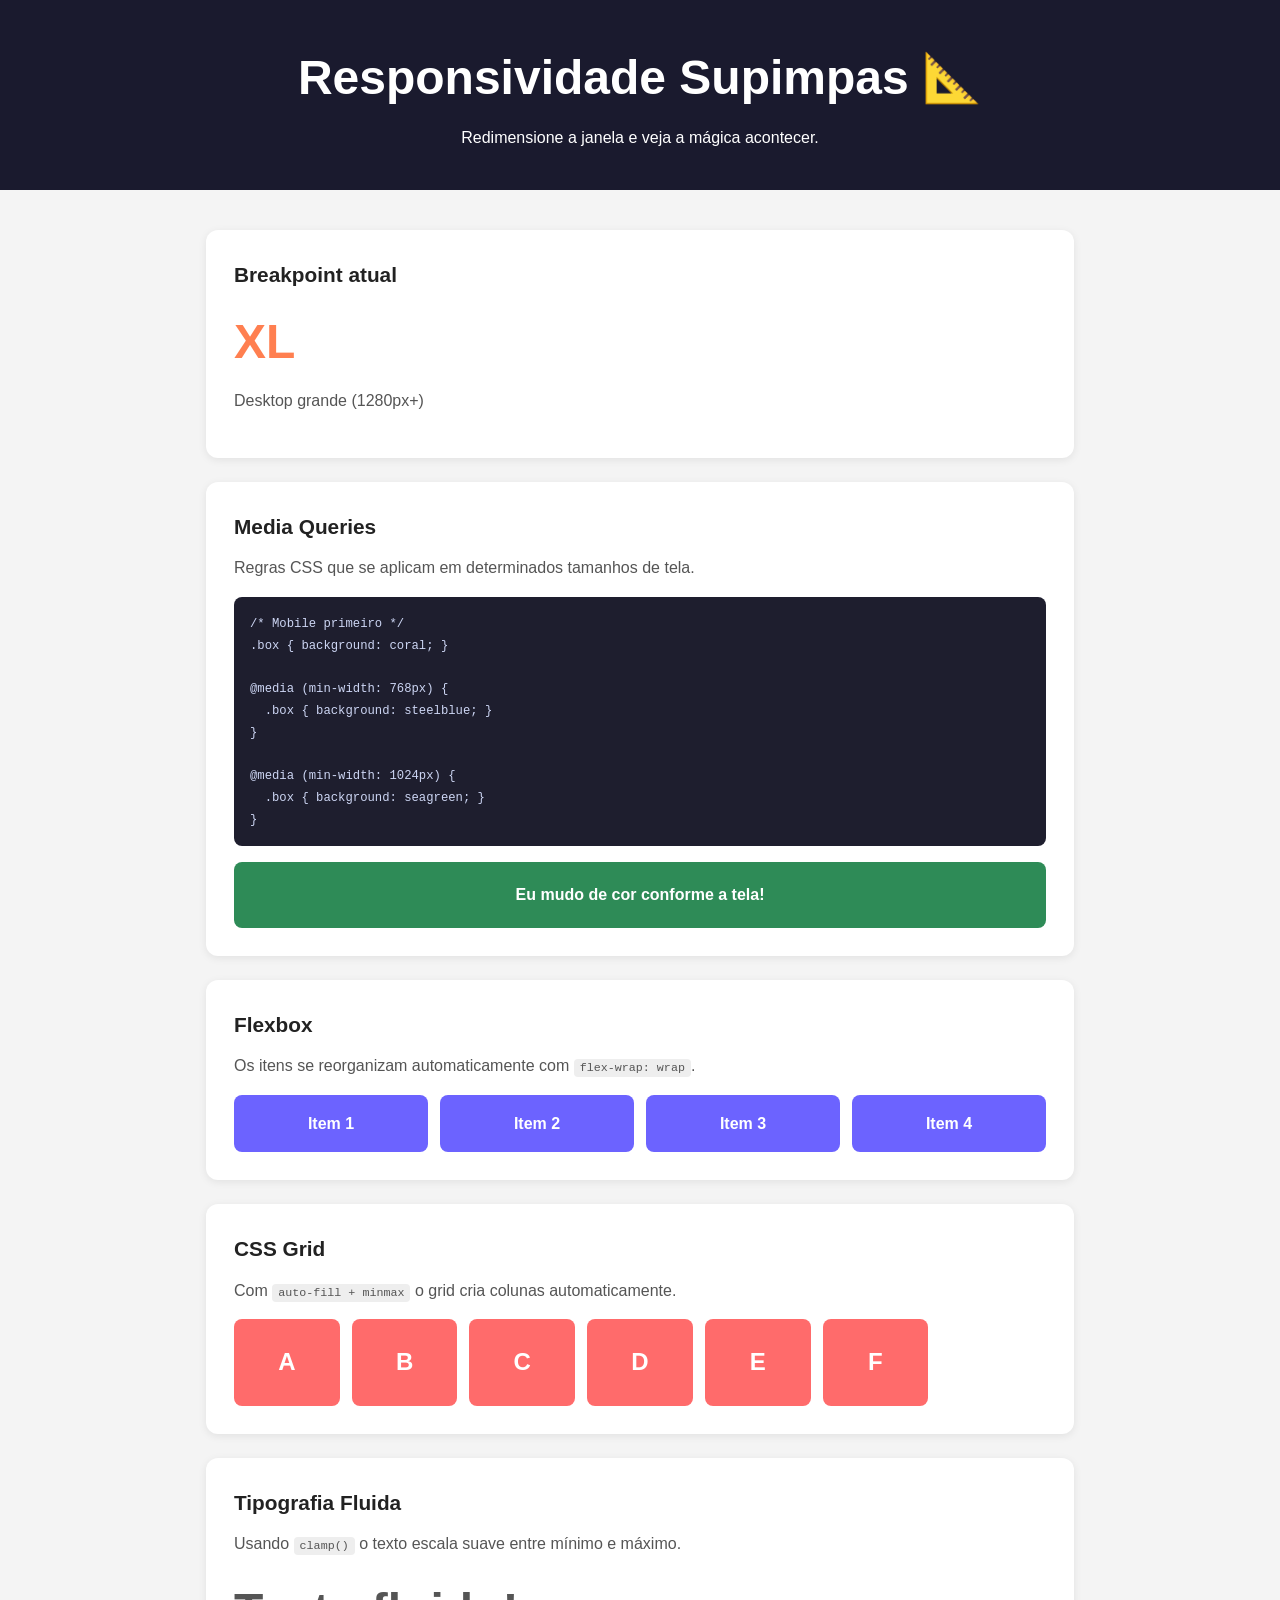
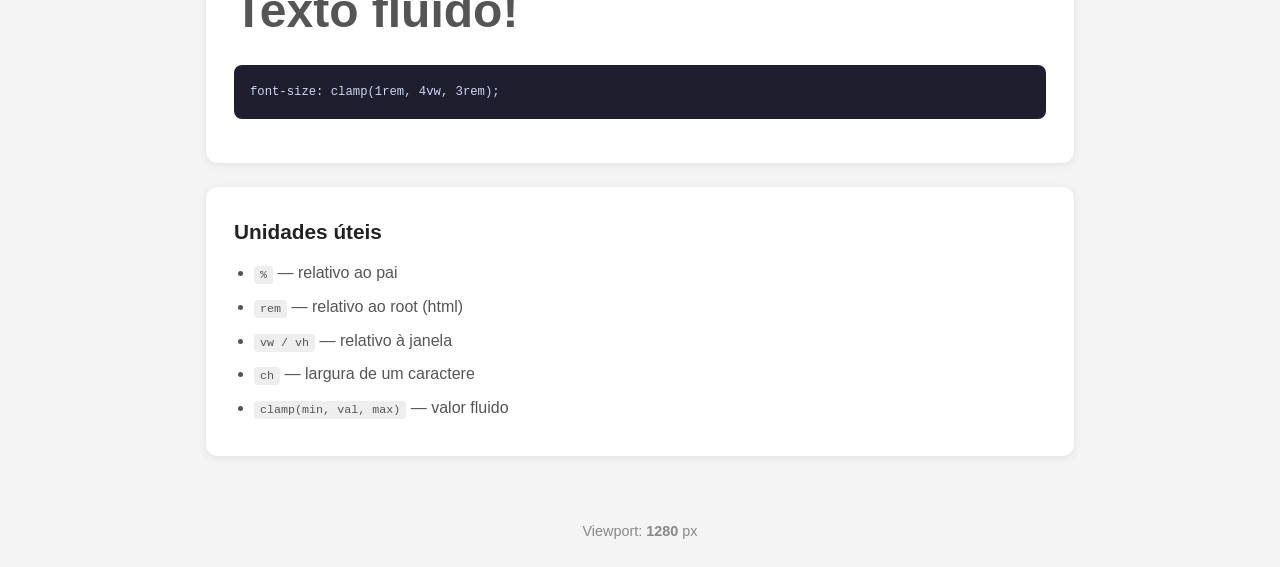
==== responsividade/index.html @ 1dee2a96 "respondivi" ====
<!DOCTYPE html>
<html lang="pt-BR">
<head>
  <meta charset="UTF-8">
  <meta name="viewport" content="width=device-width, initial-scale=1.0">
  <title>Responsividade Supimpas</title>
  <link rel="stylesheet" href="style.css">
</head>
<body>

  <header>
    <h1>Responsividade Supimpas 📐</h1>
    <p>Redimensione a janela e veja a mágica acontecer.</p>
  </header>

  <main>

    <!-- BREAKPOINT ATUAL -->
    <section class="card">
      <h2>Breakpoint atual</h2>
      <div class="breakpoint-label" id="bpLabel">—</div>
      <p id="bpDesc">Redimensione a janela para ver.</p>
    </section>

    <!-- MEDIA QUERIES -->
    <section class="card">
      <h2>Media Queries</h2>
      <p>Regras CSS que se aplicam em determinados tamanhos de tela.</p>
      <pre><code>/* Mobile primeiro */
.box { background: coral; }

@media (min-width: 768px) {
  .box { background: steelblue; }
}

@media (min-width: 1024px) {
  .box { background: seagreen; }
}</code></pre>
      <div class="mq-box">Eu mudo de cor conforme a tela!</div>
    </section>

    <!-- FLEXBOX -->
    <section class="card">
      <h2>Flexbox</h2>
      <p>Os itens se reorganizam automaticamente com <code>flex-wrap: wrap</code>.</p>
      <div class="flex-demo">
        <div class="flex-item">Item 1</div>
        <div class="flex-item">Item 2</div>
        <div class="flex-item">Item 3</div>
        <div class="flex-item">Item 4</div>
      </div>
    </section>

    <!-- GRID -->
    <section class="card">
      <h2>CSS Grid</h2>
      <p>Com <code>auto-fill + minmax</code> o grid cria colunas automaticamente.</p>
      <div class="grid-demo">
        <div class="grid-item">A</div>
        <div class="grid-item">B</div>
        <div class="grid-item">C</div>
        <div class="grid-item">D</div>
        <div class="grid-item">E</div>
        <div class="grid-item">F</div>
      </div>
    </section>

    <!-- TIPOGRAFIA FLUIDA -->
    <section class="card">
      <h2>Tipografia Fluida</h2>
      <p>Usando <code>clamp()</code> o texto escala suave entre mínimo e máximo.</p>
      <p class="fluid-text">Texto fluido!</p>
      <pre><code>font-size: clamp(1rem, 4vw, 3rem);</code></pre>
    </section>

    <!-- UNIDADES -->
    <section class="card">
      <h2>Unidades úteis</h2>
      <ul>
        <li><code>%</code> — relativo ao pai</li>
        <li><code>rem</code> — relativo ao root (html)</li>
        <li><code>vw / vh</code> — relativo à janela</li>
        <li><code>ch</code> — largura de um caractere</li>
        <li><code>clamp(min, val, max)</code> — valor fluido</li>
      </ul>
    </section>

  </main>

  <footer>
    <p>Viewport: <strong id="vpSize">—</strong> px</p>
  </footer>

  <script src="app.js"></script>
</body>
</html>
---- responsividade/style.css ----
* {
  box-sizing: border-box;
  margin: 0;
  padding: 0;
}

body {
  font-family: sans-serif;
  background: #f4f4f4;
  color: #222;
  line-height: 1.6;
}

/* HEADER */
header {
  background: #1a1a2e;
  color: white;
  padding: 40px 24px;
  text-align: center;
}

header h1 {
  font-size: clamp(1.5rem, 5vw, 3rem);
  margin-bottom: 8px;
}

/* MAIN */
main {
  max-width: 900px;
  margin: 40px auto;
  padding: 0 16px;
  display: grid;
  gap: 24px;
}

/* CARDS */
.card {
  background: white;
  border-radius: 12px;
  padding: 28px;
  box-shadow: 0 2px 8px rgba(0,0,0,0.08);
}

.card h2 {
  margin-bottom: 12px;
  font-size: 1.3rem;
}

.card p {
  color: #555;
  margin-bottom: 16px;
}

.card ul {
  padding-left: 20px;
  color: #555;
}

.card li {
  margin-bottom: 8px;
}

/* CODE */
pre {
  background: #1e1e2e;
  color: #cdd6f4;
  padding: 16px;
  border-radius: 8px;
  font-size: 0.85rem;
  overflow-x: auto;
  margin-bottom: 16px;
}

code {
  background: #eee;
  padding: 2px 6px;
  border-radius: 4px;
  font-size: 0.9em;
}

pre code {
  background: none;
  padding: 0;
}

/* BREAKPOINT LABEL */
.breakpoint-label {
  font-size: 3rem;
  font-weight: bold;
  color: coral;
  margin: 8px 0;
}

/* MQ BOX - muda de cor com media query */
.mq-box {
  padding: 20px;
  border-radius: 8px;
  text-align: center;
  font-weight: bold;
  color: white;
  background: coral;
}

@media (min-width: 768px) {
  .mq-box { background: steelblue; }
}

@media (min-width: 1024px) {
  .mq-box { background: seagreen; }
}

/* FLEXBOX DEMO */
.flex-demo {
  display: flex;
  flex-wrap: wrap;
  gap: 12px;
}

.flex-item {
  background: #6c63ff;
  color: white;
  padding: 16px 24px;
  border-radius: 8px;
  flex: 1 1 120px;
  text-align: center;
  font-weight: bold;
}

/* GRID DEMO */
.grid-demo {
  display: grid;
  grid-template-columns: repeat(auto-fill, minmax(100px, 1fr));
  gap: 12px;
}

.grid-item {
  background: #ff6b6b;
  color: white;
  padding: 24px;
  border-radius: 8px;
  text-align: center;
  font-size: 1.5rem;
  font-weight: bold;
}

/* TIPOGRAFIA FLUIDA */
.fluid-text {
  font-size: clamp(1rem, 4vw, 3rem);
  font-weight: bold;
  color: #1a1a2e;
  margin-bottom: 12px;
}

/* FOOTER */
footer {
  text-align: center;
  padding: 24px;
  color: #888;
  font-size: 0.9rem;
}
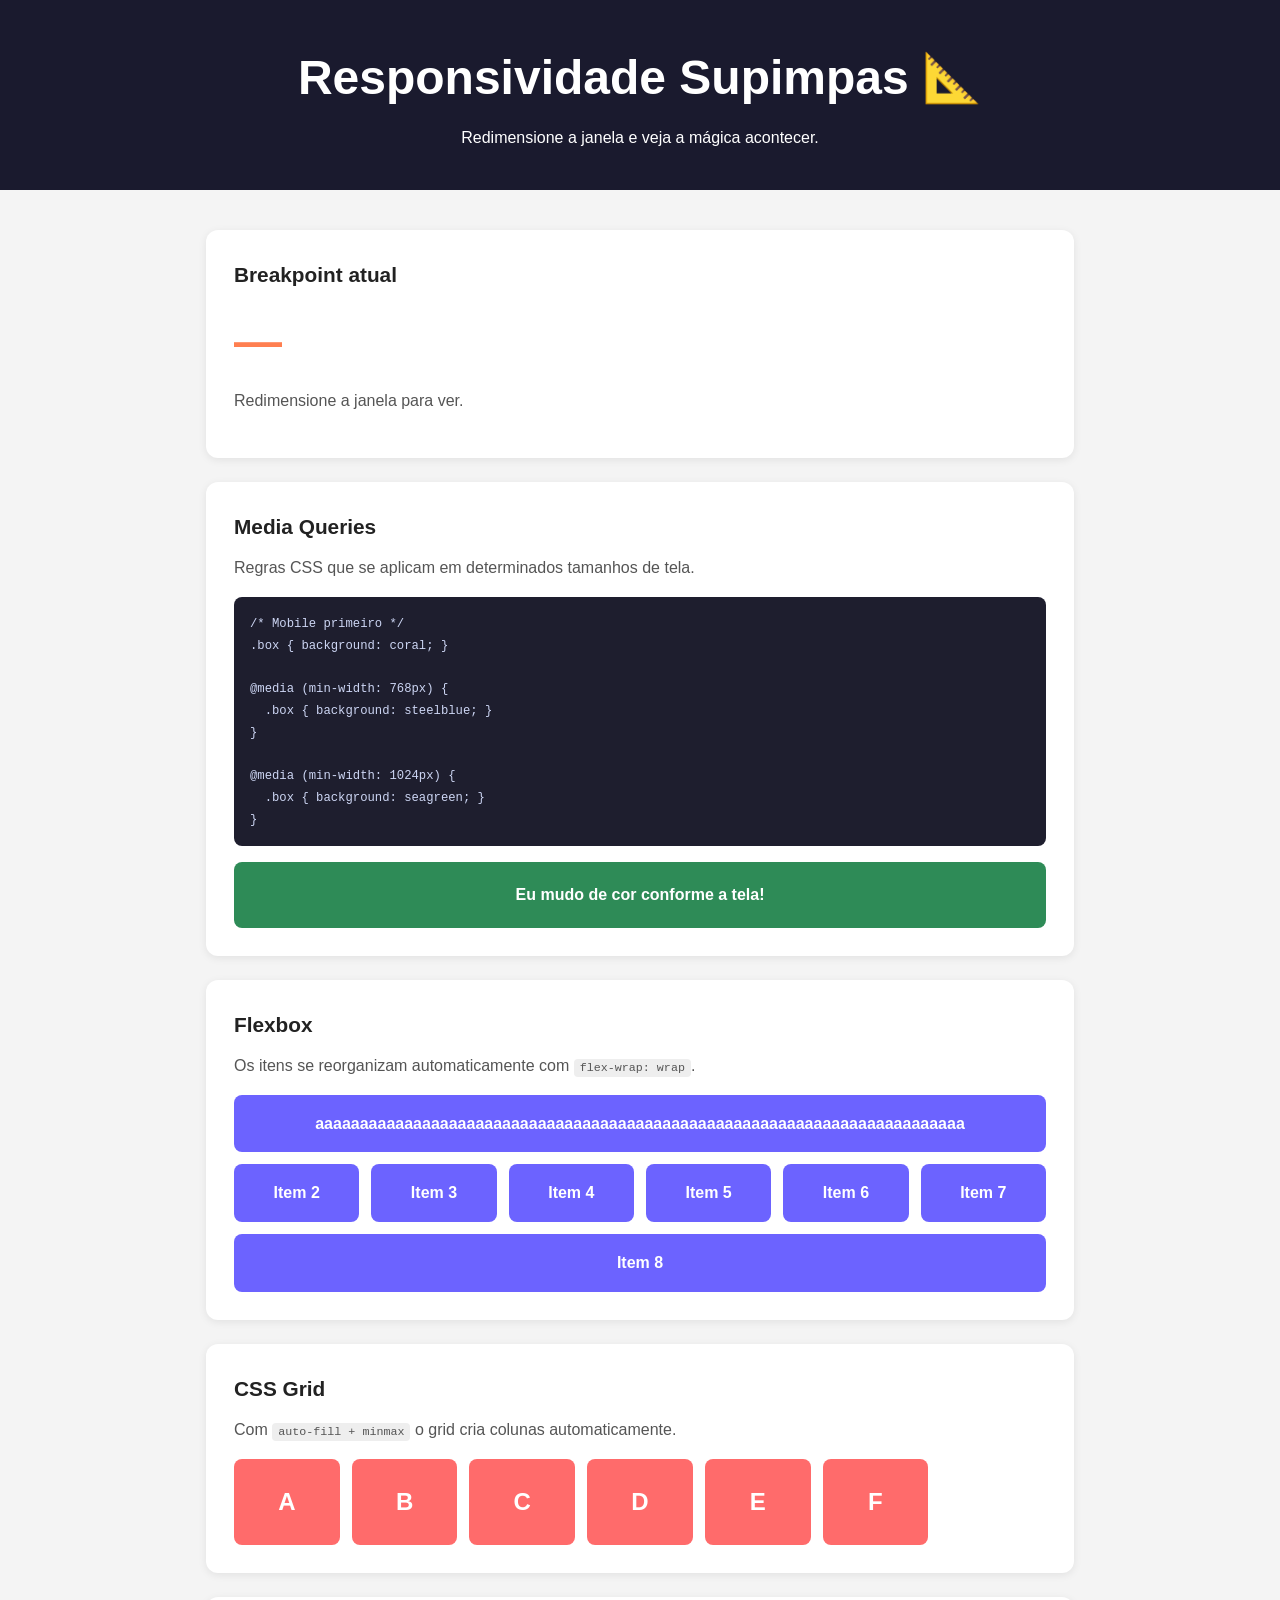
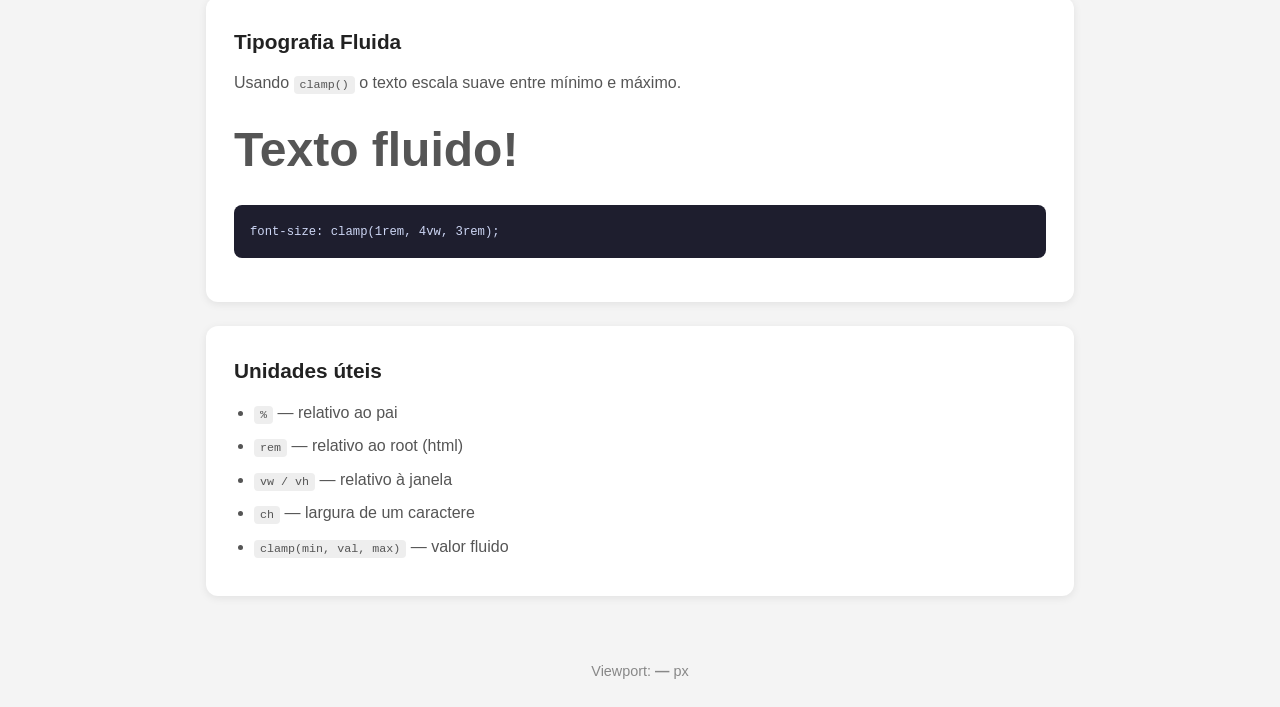
==== commit 3f86d56c: "commit4" ====
--- a/responsividade/index.html
+++ b/responsividade/index.html
@@ -44,10 +44,14 @@
       <h2>Flexbox</h2>
       <p>Os itens se reorganizam automaticamente com <code>flex-wrap: wrap</code>.</p>
       <div class="flex-demo">
-        <div class="flex-item">Item 1</div>
+        <div class="flex-item">aaaaaaaaaaaaaaaaaaaaaaaaaaaaaaaaaaaaaaaaaaaaaaaaaaaaaaaaaaaaaaaaaaaaaaaaa</div>
         <div class="flex-item">Item 2</div>
         <div class="flex-item">Item 3</div>
         <div class="flex-item">Item 4</div>
+         <div class="flex-item">Item 5</div>
+        <div class="flex-item">Item 6</div>
+        <div class="flex-item">Item 7</div>
+        <div class="flex-item">Item 8</div>
       </div>
     </section>
 
--- a/responsividade/style.css
+++ b/responsividade/style.css
@@ -124,6 +124,8 @@
   flex: 1 1 120px;
   text-align: center;
   font-weight: bold;
+  
+  
 }
 
 /* GRID DEMO */
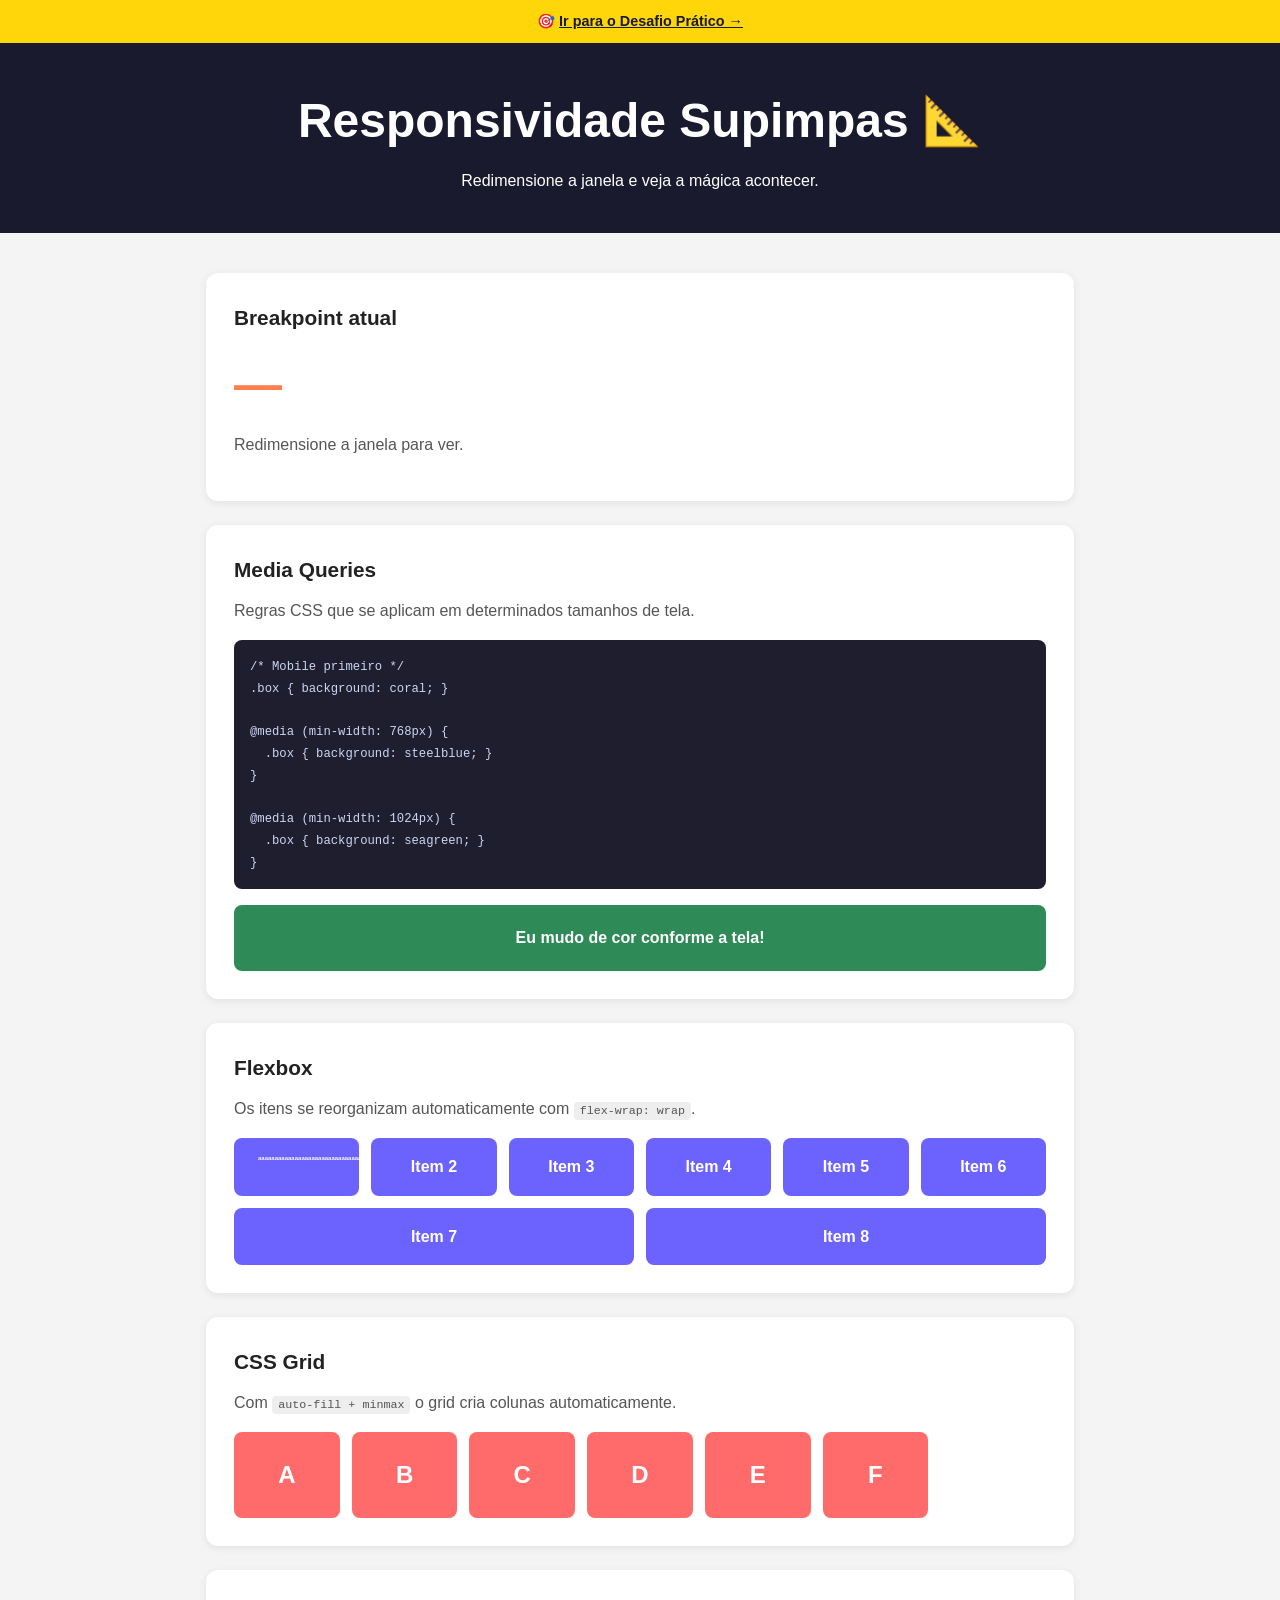
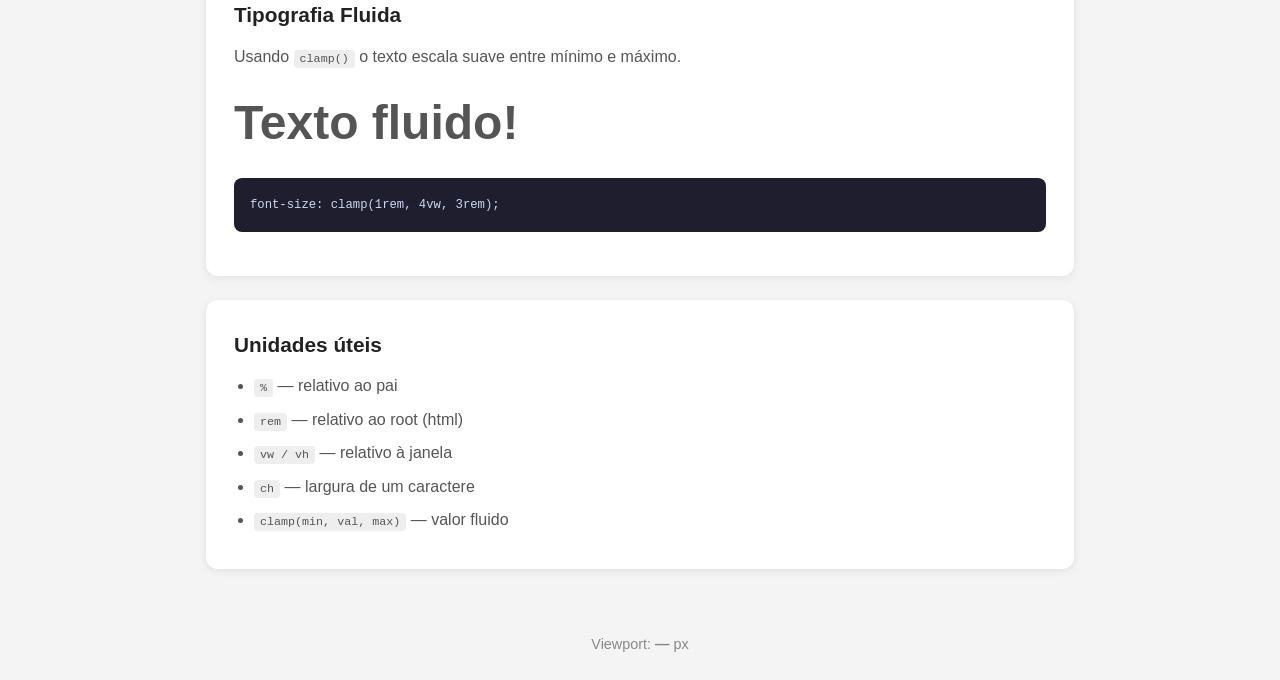
==== commit fd824c4c: "desafio" ====
--- a/responsividade/index.html
+++ b/responsividade/index.html
@@ -7,6 +7,10 @@
   <link rel="stylesheet" href="style.css">
 </head>
 <body>
+
+  <div style="background:#ffd60a;text-align:center;padding:10px;font-size:0.9rem;font-weight:bold;">
+    🎯 <a href="desafio.html" style="color:#1a1a2e;">Ir para o Desafio Prático →</a>
+  </div>
 
   <header>
     <h1>Responsividade Supimpas 📐</h1>
--- a/responsividade/style.css
+++ b/responsividade/style.css
@@ -124,8 +124,8 @@
   flex: 1 1 120px;
   text-align: center;
   font-weight: bold;
-  
-  
+  white-space: nowrap; /* necessário para o JS detectar overflow */
+  min-width: 0;
 }
 
 /* GRID DEMO */
